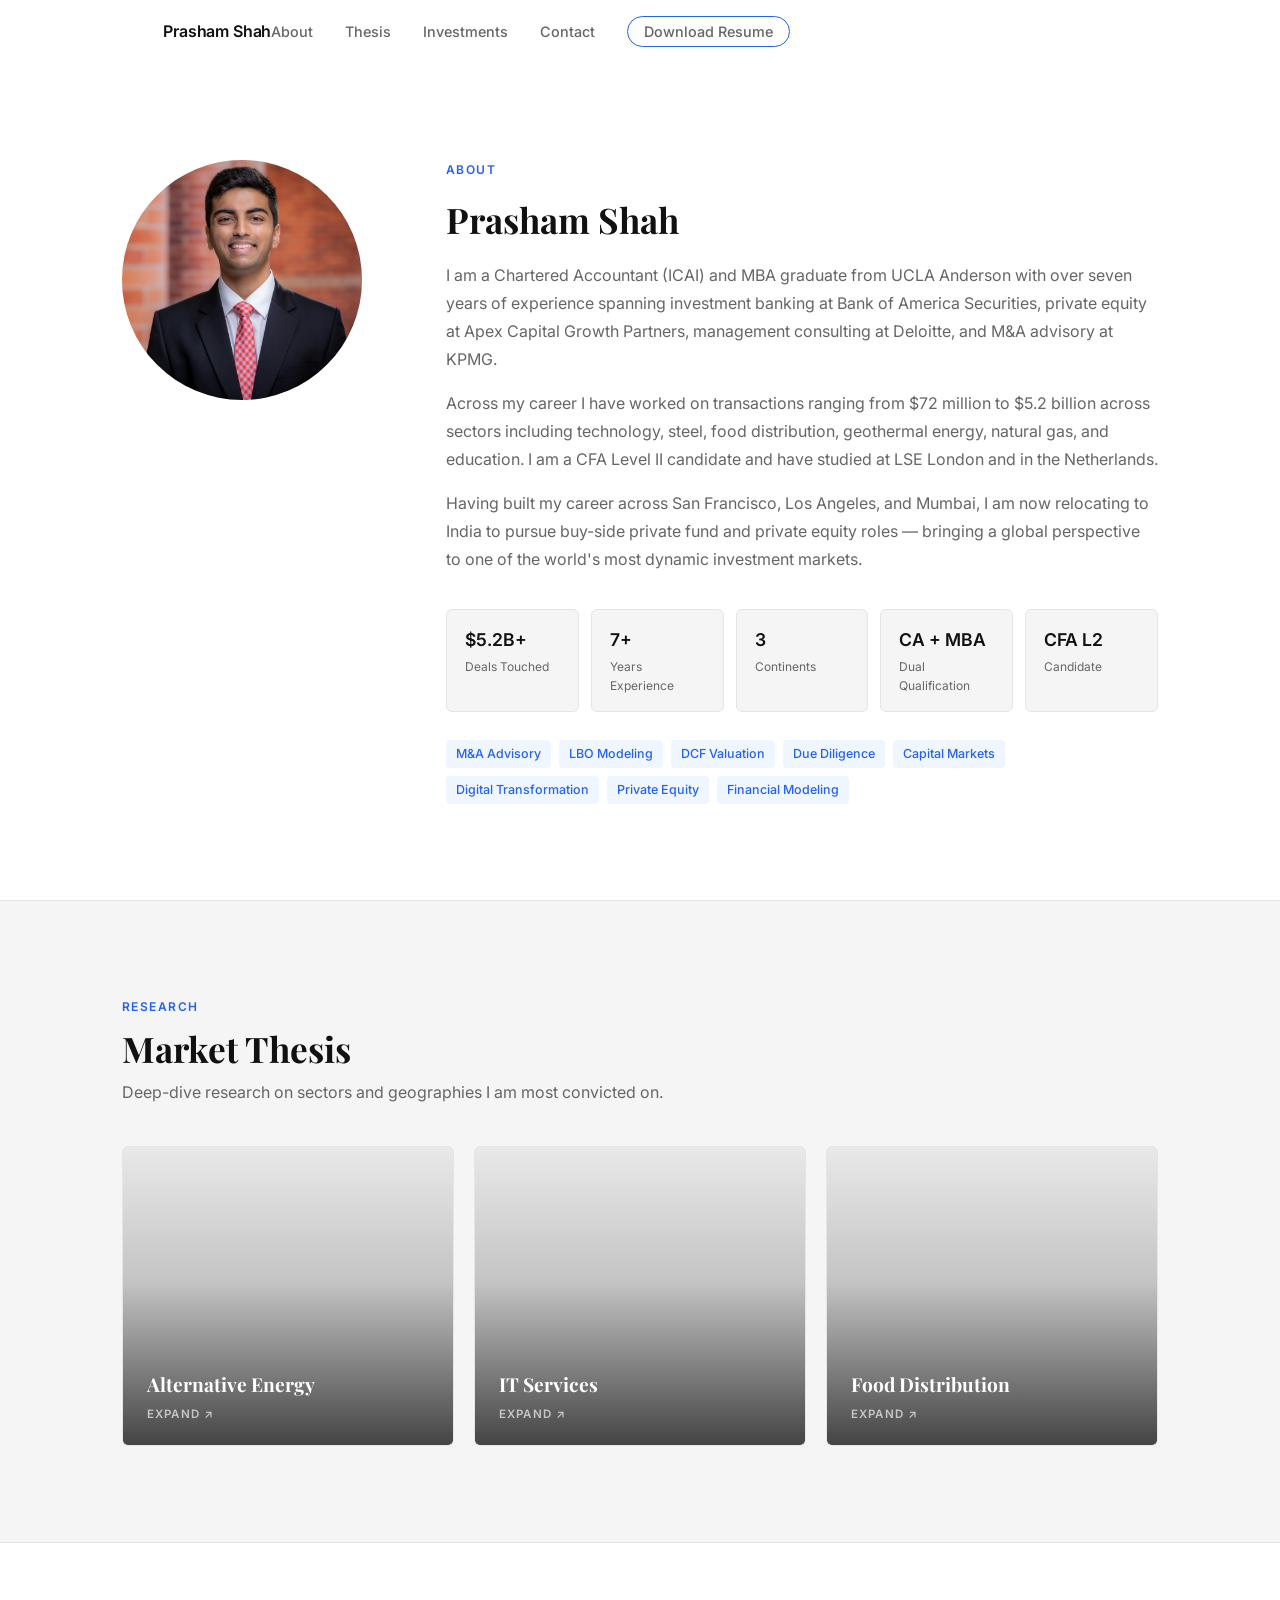
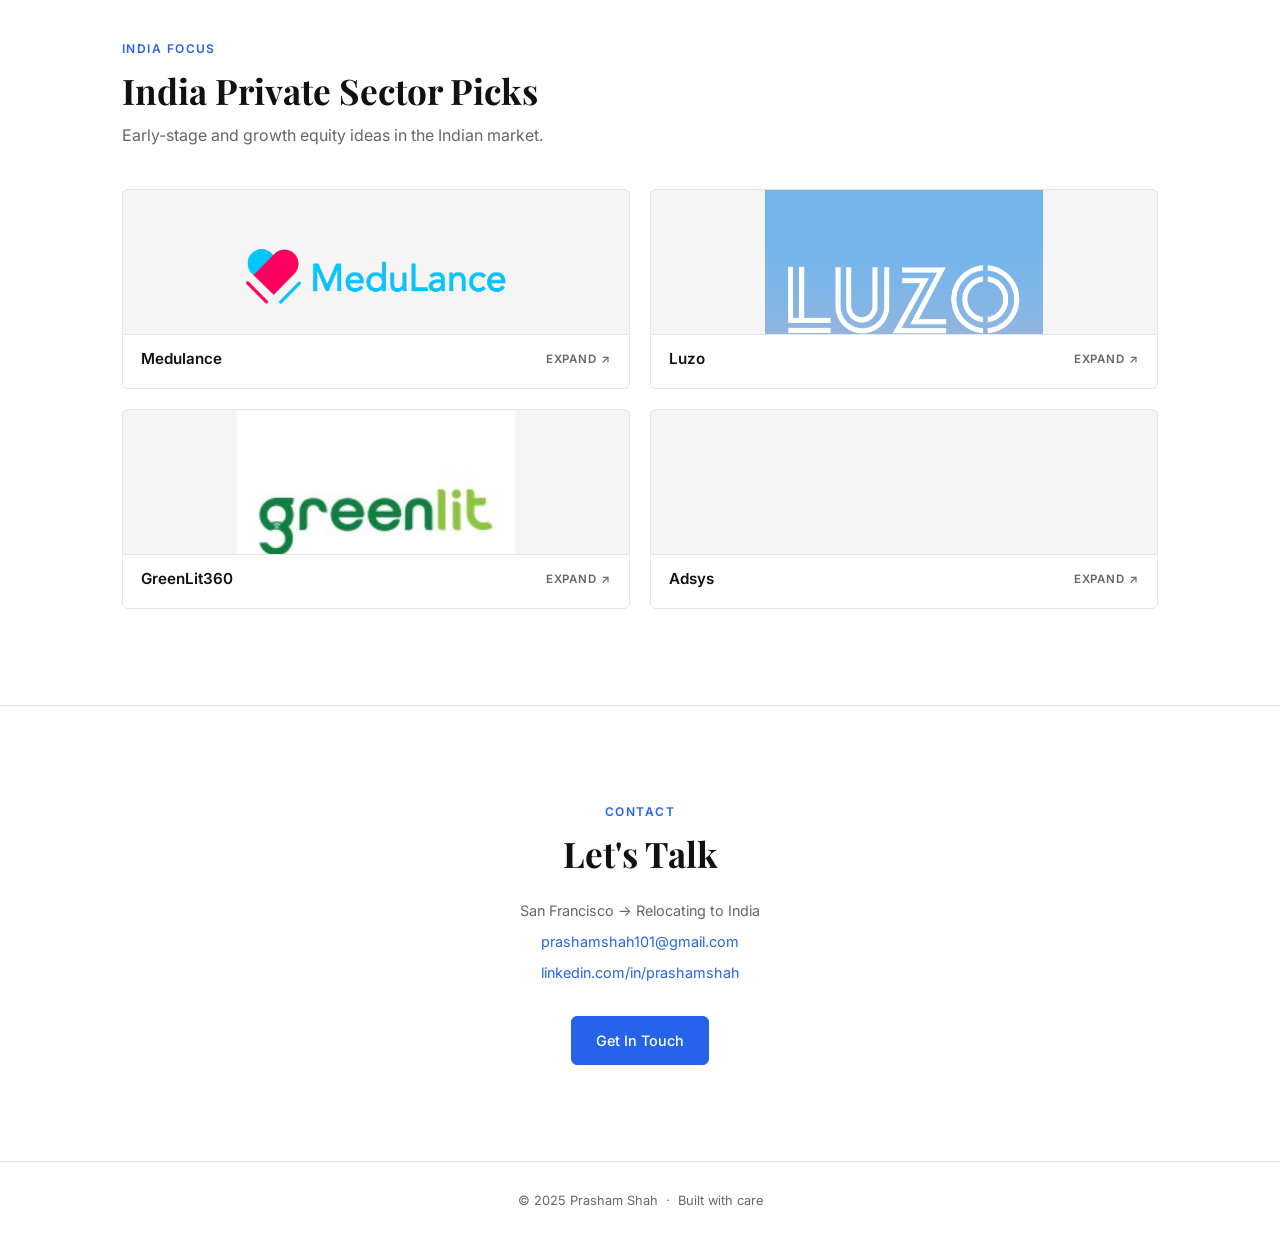
==== index.html @ caf844e5 "Add files via upload" ====
<!DOCTYPE html>
<html lang="en">
<head>
  <meta charset="UTF-8" />
  <meta name="viewport" content="width=device-width, initial-scale=1.0" />
  <title>Prasham Shah — Investment Portfolio</title>
  <meta name="description" content="Prasham Shah — Chartered Accountant, UCLA Anderson MBA, 7+ years across IB, PE, Consulting and M&A. Targeting buy-side private fund roles in India." />
  <meta property="og:title" content="Prasham Shah — Investment Portfolio" />
  <meta property="og:description" content="CA · MBA · 7+ years across IB, PE, Consulting, and M&A. Targeting buy-side roles in India." />
  <meta property="og:type" content="website" />
  <link rel="preconnect" href="https://fonts.googleapis.com" />
  <link rel="preconnect" href="https://fonts.gstatic.com" crossorigin />
  <link href="https://fonts.googleapis.com/css2?family=Inter:wght@300;400;500;600&family=Playfair+Display:wght@700;900&display=swap" rel="stylesheet" />
  <link rel="stylesheet" href="styles.css" />
</head>
<body>

  <!-- ── Navigation ── -->
  <nav class="nav" role="navigation" aria-label="Main navigation">
    <div class="container">
      <div class="nav__inner">
        <a href="#" class="nav__logo">Prasham Shah</a>

        <ul class="nav__links" role="list">
          <li><a href="#about">About</a></li>
          <li><a href="#thesis">Thesis</a></li>
          <li><a href="#investments">Investments</a></li>
          <li><a href="#contact">Contact</a></li>
          <li><a href="resume.pdf" target="_blank" rel="noopener" class="nav__resume">Download Resume</a></li>
        </ul>

        <button class="nav__hamburger" aria-label="Toggle menu" aria-expanded="false">
          <span></span><span></span><span></span>
        </button>
      </div>
    </div>

    <div class="container" style="position:relative">
      <div class="nav__mobile-menu">
        <a href="#about">About</a>
        <a href="#thesis">Thesis</a>
        <a href="#investments">Investments</a>
        <a href="#contact">Contact</a>
        <a href="resume.pdf" target="_blank" rel="noopener" class="nav__resume">Download Resume</a>
      </div>
    </div>
  </nav>

  <!-- ── About ── -->
  <section class="section" id="about" aria-labelledby="about-heading">
    <div class="container">
      <div class="about__grid">

        <!-- Photo -->
        <div class="fade-in">
          <img src="photo.jpeg" alt="Prasham Shah" class="about__photo about__photo--img" />
        </div>

        <!-- Bio -->
        <div class="fade-in">
          <span class="section-label about__section-label">About</span>
          <h2 id="about-heading" style="margin-bottom:20px">Prasham Shah</h2>
          <div class="about__bio">
            <p>
              I am a Chartered Accountant (ICAI) and MBA graduate from UCLA Anderson with over seven years
              of experience spanning investment banking at Bank of America Securities, private equity at
              Apex Capital Growth Partners, management consulting at Deloitte, and M&amp;A advisory at KPMG.
            </p>
            <p>
              Across my career I have worked on transactions ranging from $72 million to $5.2 billion
              across sectors including technology, steel, food distribution, geothermal energy, natural gas,
              and education. I am a CFA Level II candidate and have studied at LSE London and in the Netherlands.
            </p>
            <p>
              Having built my career across San Francisco, Los Angeles, and Mumbai, I am now relocating to
              India to pursue buy-side private fund and private equity roles — bringing a global perspective
              to one of the world's most dynamic investment markets.
            </p>
          </div>

          <!-- Stat Cards -->
          <div class="stats">
            <div class="stat-card">
              <span class="stat-card__value">$5.2B+</span>
              <span class="stat-card__label">Deals Touched</span>
            </div>
            <div class="stat-card">
              <span class="stat-card__value">7+</span>
              <span class="stat-card__label">Years Experience</span>
            </div>
            <div class="stat-card">
              <span class="stat-card__value">3</span>
              <span class="stat-card__label">Continents</span>
            </div>
            <div class="stat-card">
              <span class="stat-card__value">CA + MBA</span>
              <span class="stat-card__label">Dual Qualification</span>
            </div>
            <div class="stat-card">
              <span class="stat-card__value">CFA L2</span>
              <span class="stat-card__label">Candidate</span>
            </div>
          </div>

          <!-- Skill Tags -->
          <div class="tags">
            <span class="tag">M&amp;A Advisory</span>
            <span class="tag">LBO Modeling</span>
            <span class="tag">DCF Valuation</span>
            <span class="tag">Due Diligence</span>
            <span class="tag">Capital Markets</span>
            <span class="tag">Digital Transformation</span>
            <span class="tag">Private Equity</span>
            <span class="tag">Financial Modeling</span>
          </div>
        </div>

      </div>
    </div>
  </section>

  <hr class="divider" />

  <!-- ── Market Thesis ── -->
  <section class="section section--alt" id="thesis" aria-labelledby="thesis-heading">
    <div class="container">
      <span class="section-label fade-in">Research</span>
      <h2 id="thesis-heading" class="fade-in">Market Thesis</h2>
      <p class="section-subtitle fade-in" style="margin-bottom:40px">
        Deep-dive research on sectors and geographies I am most convicted on.
      </p>
      <div class="thesis-grid fade-in">
        <!-- Populated by script.js from data.js -->
      </div>
    </div>
  </section>

  <hr class="divider" />

  <!-- ── India Private Sector Picks ── -->
  <section class="section" id="investments" aria-labelledby="investments-heading">
    <div class="container">
      <span class="section-label fade-in">India Focus</span>
      <h2 id="investments-heading" class="fade-in">India Private Sector Picks</h2>
      <p class="section-subtitle fade-in" style="margin-bottom:40px">
        Early-stage and growth equity ideas in the Indian market.
      </p>
      <div class="investments-grid fade-in">
        <!-- Populated by script.js from data.js -->
      </div>
    </div>
  </section>

  <hr class="divider" />

  <!-- ── Contact ── -->
  <section class="section contact" id="contact" aria-labelledby="contact-heading">
    <div class="container">
      <span class="section-label fade-in">Contact</span>
      <h2 id="contact-heading" class="fade-in">Let's Talk</h2>

      <div class="contact__details fade-in">
        <div class="contact__row">
          <span>San Francisco &rarr; Relocating to India</span>
        </div>
        <div class="contact__row">
          <a href="mailto:prashamshah101@gmail.com">prashamshah101@gmail.com</a>
        </div>
        <div class="contact__row">
          <a href="https://www.linkedin.com/in/prashamshah" target="_blank" rel="noopener">
            linkedin.com/in/prashamshah
          </a>
        </div>
      </div>

      <div class="fade-in">
        <a href="mailto:prashamshah101@gmail.com" class="btn btn--primary">Get In Touch</a>
      </div>
    </div>
  </section>

  <!-- ── Footer ── -->
  <footer class="footer">
    <div class="container">
      <p>© 2025 Prasham Shah &nbsp;·&nbsp; Built with care</p>
    </div>
  </footer>

  <!-- ── Modal ── -->
  <div class="modal" id="card-modal" role="dialog" aria-modal="true" aria-labelledby="modal-title" hidden>
    <div class="modal__backdrop"></div>
    <div class="modal__panel">
      <button class="modal__close" aria-label="Close">&times;</button>
      <div class="modal__body" id="modal-body"></div>
    </div>
  </div>

  <script src="data.js"></script>
  <script src="script.js"></script>
</body>
</html>
---- styles.css ----
/* ============================================================
   styles.css — Prasham Shah Portfolio
   Apple-esque: white, Inter, generous spacing, zero clutter.
   ============================================================ */

/* 1. Custom Properties */
:root {
  --bg: #ffffff;
  --surface: #f5f5f5;
  --border: #e5e5e5;
  --text: #111111;
  --muted: #666666;
  --accent: #2563eb;
  --accent-hover: #1d4ed8;
  --accent-light: #eff6ff;
  --radius: 6px;
  --max-w: 1100px;
  --nav-h: 64px;
  --transition: 0.2s ease;
}

/* 2. Reset */
*, *::before, *::after { box-sizing: border-box; margin: 0; padding: 0; }
html { scroll-behavior: smooth; -webkit-font-smoothing: antialiased; }
body {
  font-family: 'Inter', sans-serif;
  background: var(--bg);
  color: var(--text);
  font-size: 16px;
  line-height: 1.6;
}
img { display: block; max-width: 100%; }
a { color: inherit; text-decoration: none; }
ul { list-style: none; }
button { cursor: pointer; font-family: inherit; }

/* 3. Typography */
h1, h2, h3, h4 {
  font-family: 'Playfair Display', serif;
  line-height: 1.2;
  color: var(--text);
}
h1 { font-size: clamp(2.2rem, 5vw, 3.6rem); font-weight: 700; }
h2 { font-size: clamp(1.6rem, 3vw, 2.2rem); font-weight: 700; }
h3 { font-size: 1.2rem; font-weight: 700; }
h4 { font-size: 1rem; font-weight: 700; font-family: 'Inter', sans-serif; }
p  { color: var(--muted); line-height: 1.75; }
small { font-size: 0.8rem; }

.section-label {
  font-size: 0.75rem;
  font-weight: 600;
  letter-spacing: 0.12em;
  text-transform: uppercase;
  color: var(--accent);
  margin-bottom: 12px;
  display: block;
}
.section-subtitle {
  font-size: 1rem;
  color: var(--muted);
  margin-top: 8px;
  max-width: 560px;
}

/* 4. Layout Utilities */
.container {
  max-width: var(--max-w);
  margin: 0 auto;
  padding: 0 32px;
}
.section {
  padding: 96px 0;
}
.section--alt {
  background: var(--surface);
}
.grid-2 {
  display: grid;
  grid-template-columns: 1fr 1fr;
  gap: 24px;
}
.grid-3 {
  display: grid;
  grid-template-columns: repeat(3, 1fr);
  gap: 24px;
}
.divider {
  border: none;
  border-top: 1px solid var(--border);
  margin: 0;
}

/* 5. Fade-in Animation */
.fade-in {
  opacity: 0;
  transform: translateY(20px);
  transition: opacity 0.55s ease, transform 0.55s ease;
}
.fade-in.visible {
  opacity: 1;
  transform: translateY(0);
}

/* 6. Navigation */
.nav {
  position: sticky;
  top: 0;
  z-index: 100;
  background: var(--bg);
  height: var(--nav-h);
  display: flex;
  align-items: center;
  border-bottom: 1px solid transparent;
  transition: border-color var(--transition);
}
.nav.scrolled {
  border-bottom-color: var(--border);
}
.nav__inner {
  display: flex;
  align-items: center;
  justify-content: space-between;
  width: 100%;
}
.nav__logo {
  font-family: 'Inter', sans-serif;
  font-weight: 600;
  font-size: 1rem;
  color: var(--text);
  letter-spacing: -0.01em;
  margin-right: auto;
}
.nav__links {
  display: flex;
  align-items: center;
  gap: 32px;
}
.nav__links a {
  font-size: 0.9rem;
  font-weight: 500;
  color: var(--muted);
  transition: color var(--transition);
}
.nav__links a:hover { color: var(--text); }
.nav__resume {
  font-size: 0.85rem;
  font-weight: 500;
  color: var(--accent);
  border: 1px solid var(--accent);
  border-radius: 20px;
  padding: 6px 16px;
  transition: background var(--transition), color var(--transition);
}
.nav__resume:hover {
  background: var(--accent);
  color: #fff;
}
.nav__hamburger {
  display: none;
  flex-direction: column;
  gap: 5px;
  background: none;
  border: none;
  padding: 4px;
}
.nav__hamburger span {
  display: block;
  width: 22px;
  height: 1.5px;
  background: var(--text);
  transition: transform 0.25s ease, opacity 0.25s ease;
}
.nav__mobile-menu {
  display: none;
  position: absolute;
  top: var(--nav-h);
  left: 0;
  right: 0;
  background: var(--bg);
  border-bottom: 1px solid var(--border);
  padding: 20px 32px 28px;
  flex-direction: column;
  gap: 20px;
}
.nav__mobile-menu a {
  font-size: 1rem;
  font-weight: 500;
  color: var(--muted);
}
.nav__mobile-menu a:hover { color: var(--text); }
.nav__mobile-menu .nav__resume {
  align-self: flex-start;
}
.nav.menu-open .nav__mobile-menu { display: flex; }
.nav.menu-open .nav__hamburger span:nth-child(1) { transform: translateY(6.5px) rotate(45deg); }
.nav.menu-open .nav__hamburger span:nth-child(2) { opacity: 0; }
.nav.menu-open .nav__hamburger span:nth-child(3) { transform: translateY(-6.5px) rotate(-45deg); }

/* 7. Hero */
.hero {
  min-height: calc(88vh - var(--nav-h));
  display: flex;
  flex-direction: column;
  justify-content: center;
  padding: 80px 0 64px;
}
.hero__eyebrow {
  font-size: 0.8rem;
  font-weight: 600;
  letter-spacing: 0.14em;
  text-transform: uppercase;
  color: var(--muted);
  margin-bottom: 24px;
}
.hero__headline {
  max-width: 820px;
  margin-bottom: 20px;
}
.hero__sub {
  font-size: 1.05rem;
  color: var(--muted);
  max-width: 580px;
  margin-bottom: 40px;
  line-height: 1.7;
}
.hero__actions {
  display: flex;
  gap: 14px;
  flex-wrap: wrap;
}

/* 8. Buttons */
.btn {
  display: inline-flex;
  align-items: center;
  gap: 8px;
  font-size: 0.9rem;
  font-weight: 500;
  border-radius: var(--radius);
  padding: 12px 24px;
  transition: background var(--transition), color var(--transition), border-color var(--transition);
  border: 1px solid transparent;
}
.btn--primary {
  background: var(--accent);
  color: #fff;
  border-color: var(--accent);
}
.btn--primary:hover {
  background: var(--accent-hover);
  border-color: var(--accent-hover);
}
.btn--outline {
  background: transparent;
  color: var(--accent);
  border-color: var(--accent);
}
.btn--outline:hover {
  background: var(--accent-light);
}
.btn--text {
  background: transparent;
  color: var(--accent);
  border-color: transparent;
  padding: 0;
  font-size: 0.875rem;
}
.btn--text:hover { text-decoration: underline; }

/* 9. About */
.about__grid {
  display: grid;
  grid-template-columns: 260px 1fr;
  gap: 64px;
  align-items: start;
}
.about__photo {
  width: 240px;
  height: 240px;
  border-radius: 50%;
  background: var(--surface);
  border: 1.5px dashed var(--border);
  display: flex;
  flex-direction: column;
  align-items: center;
  justify-content: center;
  gap: 8px;
  color: var(--muted);
  font-size: 0.8rem;
  text-align: center;
  padding: 20px;
}
.about__photo svg {
  width: 36px;
  height: 36px;
  stroke: var(--border);
  fill: none;
}
.about__photo--img {
  width: 240px;
  height: 240px;
  border-radius: 50%;
  object-fit: cover;
  object-position: center top;
  border: none;
  padding: 0;
  display: block;
}
.about__section-label { margin-bottom: 20px; }
.about__bio {
  font-size: 1rem;
  margin-bottom: 36px;
}
.about__bio p + p { margin-top: 16px; }
.stats {
  display: flex;
  flex-wrap: wrap;
  gap: 12px;
  margin-bottom: 28px;
}
.stat-card {
  flex: 1;
  min-width: 120px;
  background: var(--surface);
  border: 1px solid var(--border);
  border-radius: var(--radius);
  padding: 16px 18px;
}
.stat-card__value {
  font-size: 1.1rem;
  font-weight: 600;
  color: var(--text);
  font-family: 'Inter', sans-serif;
  display: block;
}
.stat-card__label {
  font-size: 0.75rem;
  color: var(--muted);
  margin-top: 2px;
  display: block;
}
.tags {
  display: flex;
  flex-wrap: wrap;
  gap: 8px;
}
.tag {
  font-size: 0.78rem;
  font-weight: 500;
  color: var(--accent);
  background: var(--accent-light);
  border-radius: 4px;
  padding: 4px 10px;
}

/* 10. Cards (shared base) */
.card {
  background: var(--bg);
  border: 1px solid var(--border);
  border-radius: var(--radius);
  padding: 24px;
  transition: border-color var(--transition);
  display: flex;
  flex-direction: column;
}
.card:hover { border-color: #aaa; }
.card--coming-soon {
  background: var(--surface);
}
.card--coming-soon:hover { border-color: var(--border); }
.card--clickable { cursor: pointer; }
.card--clickable:hover { border-color: var(--accent); }
.card__meta {
  font-size: 0.75rem;
  font-weight: 500;
  color: var(--muted);
  letter-spacing: 0.06em;
  text-transform: uppercase;
  margin-bottom: 10px;
}
.card__title {
  font-size: 1rem;
  font-weight: 600;
  color: var(--text);
  font-family: 'Inter', sans-serif;
  margin-bottom: 8px;
}
.card--coming-soon .card__title,
.card--coming-soon .card__meta {
  color: var(--muted);
}
.card__teaser {
  font-size: 0.875rem;
  color: var(--muted);
  line-height: 1.65;
  flex: 1;
  margin-bottom: 20px;
}
.card__footer {
  margin-top: auto;
}

/* Badge */
.badge {
  display: inline-block;
  font-size: 0.72rem;
  font-weight: 600;
  padding: 3px 9px;
  border-radius: 4px;
  letter-spacing: 0.04em;
}
.badge--blue   { background: var(--accent-light); color: var(--accent); }
.badge--grey   { background: var(--surface); color: var(--muted); border: 1px solid var(--border); }
.badge--green  { background: #f0fdf4; color: #16a34a; }

/* 11. Thesis Grid — Image Background Cards */
.thesis-grid {
  display: grid;
  grid-template-columns: repeat(3, 1fr);
  gap: 20px;
}

.thesis-card {
  position: relative;
  height: 300px;
  border-radius: var(--radius);
  overflow: hidden;
  background-size: cover;
  background-position: center;
  background-color: var(--surface);
  border: 1px solid var(--border);
  display: flex;
  flex-direction: column;
  justify-content: flex-end;
  cursor: default;
  transition: transform 0.25s ease, box-shadow 0.25s ease;
}
.thesis-card--live { cursor: pointer; }
.thesis-card--live:hover {
  transform: translateY(-4px);
  box-shadow: 0 8px 32px rgba(0,0,0,0.12);
}
.thesis-card::before {
  content: '';
  position: absolute;
  inset: 0;
  background: linear-gradient(to top, rgba(0,0,0,0.72) 0%, rgba(0,0,0,0.2) 55%, rgba(0,0,0,0.05) 100%);
  z-index: 1;
}
.thesis-card--coming-soon::before { background: none; }
.thesis-card__content {
  position: relative;
  z-index: 2;
  padding: 20px 24px 22px;
}
.thesis-card__title {
  font-family: 'Playfair Display', serif;
  font-size: 1.2rem;
  font-weight: 700;
  color: #ffffff;
  margin-bottom: 8px;
  line-height: 1.3;
}
.thesis-card--coming-soon .thesis-card__title { color: var(--muted); }
.thesis-card__expand {
  font-size: 0.72rem;
  font-weight: 600;
  letter-spacing: 0.1em;
  text-transform: uppercase;
  color: rgba(255,255,255,0.65);
  transition: color var(--transition);
}
.thesis-card--live:hover .thesis-card__expand { color: #ffffff; }
.thesis-card--coming-soon .thesis-card__expand { color: var(--muted); }

/* Modal */
.modal {
  position: fixed;
  inset: 0;
  z-index: 1000;
  display: flex;
  align-items: center;
  justify-content: center;
  padding: 24px;
}
.modal[hidden] { display: none; }
.modal__backdrop {
  position: absolute;
  inset: 0;
  background: rgba(0,0,0,0.45);
  backdrop-filter: blur(4px);
  -webkit-backdrop-filter: blur(4px);
}
.modal__panel {
  position: relative;
  background: var(--bg);
  border: 1px solid var(--border);
  border-radius: 10px;
  width: 100%;
  max-width: 740px;
  max-height: 88vh;
  overflow-y: auto;
  box-shadow: 0 24px 64px rgba(0,0,0,0.16);
  display: flex;
  flex-direction: column;
}
.modal__close {
  position: absolute;
  top: 16px;
  right: 16px;
  z-index: 20;
  background: rgba(255,255,255,0.9);
  border: 1px solid var(--border);
  border-radius: 50%;
  width: 36px;
  height: 36px;
  font-size: 1.2rem;
  color: var(--muted);
  display: flex;
  align-items: center;
  justify-content: center;
  cursor: pointer;
  line-height: 1;
  transition: color var(--transition), border-color var(--transition);
}
.modal__close:hover { color: var(--text); border-color: #aaa; }
.modal__body { overflow-y: auto; }

/* Modal thesis header (image banner) */
.modal-thesis-header {
  position: relative;
  height: 200px;
  background-size: cover;
  background-position: center;
  background-color: var(--surface);
  flex-shrink: 0;
  border-radius: 10px 10px 0 0;
  overflow: hidden;
  display: flex;
  flex-direction: column;
  justify-content: flex-end;
}
.modal-thesis-header__overlay {
  position: absolute;
  inset: 0;
  background: linear-gradient(to top, rgba(0,0,0,0.65) 0%, rgba(0,0,0,0.1) 100%);
}
.modal-thesis-header__text {
  position: relative;
  z-index: 2;
  padding: 20px 28px 24px;
}
.modal-content-body {
  padding: 32px 40px 44px;
}
.modal-coming-soon {
  text-align: center;
  padding: 64px 24px;
}
.modal-coming-soon h2 { margin-bottom: 10px; }
.modal-coming-soon p { color: var(--muted); }

/* 12. India Picks Grid — Logo Cards */
.investments-grid {
  display: grid;
  grid-template-columns: 1fr 1fr;
  gap: 20px;
}

.pick-card {
  position: relative;
  height: 200px;
  border-radius: var(--radius);
  overflow: hidden;
  background-color: var(--surface);
  background-size: 55% auto;
  background-position: center 38%;
  background-repeat: no-repeat;
  border: 1px solid var(--border);
  display: flex;
  flex-direction: column;
  justify-content: flex-end;
  cursor: default;
  transition: border-color 0.22s ease, transform 0.22s ease, box-shadow 0.22s ease;
}
.pick-card--live { cursor: pointer; }
.pick-card--live:hover {
  border-color: var(--accent);
  transform: translateY(-3px);
  box-shadow: 0 6px 24px rgba(37,99,235,0.08);
}
.pick-card__content {
  padding: 12px 18px 16px;
  border-top: 1px solid var(--border);
  background: var(--bg);
  display: flex;
  align-items: center;
  justify-content: space-between;
}
.pick-card__name {
  font-size: 0.95rem;
  font-weight: 600;
  color: var(--text);
  font-family: 'Inter', sans-serif;
}
.pick-card--coming-soon .pick-card__name { color: var(--muted); }
.pick-card__expand {
  font-size: 0.72rem;
  font-weight: 600;
  letter-spacing: 0.08em;
  text-transform: uppercase;
  color: var(--muted);
  transition: color 0.2s ease;
}
.pick-card--live:hover .pick-card__expand { color: var(--accent); }

/* 13. (picks-grid removed — now using investments-grid with pick-card) */

/* 14. Contact */
.contact {
  text-align: center;
}
.contact h2 { margin-bottom: 24px; }
.contact__details {
  display: flex;
  flex-direction: column;
  align-items: center;
  gap: 8px;
  margin-bottom: 32px;
}
.contact__row {
  display: flex;
  align-items: center;
  gap: 8px;
  font-size: 0.9rem;
  color: var(--muted);
}
.contact__row a {
  color: var(--accent);
}
.contact__row a:hover { text-decoration: underline; }
.contact__dot {
  width: 3px;
  height: 3px;
  border-radius: 50%;
  background: var(--border);
}

/* 15. Footer */
.footer {
  border-top: 1px solid var(--border);
  padding: 28px 0;
  text-align: center;
}
.footer p {
  font-size: 0.8rem;
  color: var(--muted);
}

/* 16. Detail Pages */
.detail-nav {
  display: flex;
  align-items: center;
  padding: 20px 0 16px;
  border-bottom: 1px solid var(--border);
  margin-bottom: 56px;
}
.back-link {
  font-size: 0.875rem;
  font-weight: 500;
  color: var(--accent);
  display: inline-flex;
  align-items: center;
  gap: 6px;
  transition: gap var(--transition);
}
.back-link:hover { gap: 2px; text-decoration: underline; }
.detail-header { margin-bottom: 48px; }
.detail-header h1 { margin-bottom: 16px; }
.detail-meta {
  display: flex;
  gap: 16px;
  flex-wrap: wrap;
  align-items: center;
}
.detail-section { margin-bottom: 48px; }
.detail-section h3 {
  font-size: 1rem;
  font-weight: 600;
  color: var(--text);
  font-family: 'Inter', sans-serif;
  text-transform: uppercase;
  letter-spacing: 0.08em;
  margin-bottom: 16px;
  padding-bottom: 10px;
  border-bottom: 1px solid var(--border);
}
.detail-section p { font-size: 0.95rem; }
.thesis-point { margin-bottom: 24px; }
.thesis-point h4 {
  font-size: 0.95rem;
  font-weight: 600;
  color: var(--text);
  margin-bottom: 6px;
}
.thesis-point p { font-size: 0.9rem; }
.data-placeholder {
  background: var(--surface);
  border: 1.5px dashed var(--border);
  border-radius: var(--radius);
  padding: 48px 24px;
  text-align: center;
  color: var(--muted);
  font-size: 0.85rem;
}
.metrics-grid {
  display: grid;
  grid-template-columns: repeat(auto-fit, minmax(160px, 1fr));
  gap: 14px;
  margin-bottom: 8px;
}
.metric-card {
  background: var(--surface);
  border: 1px solid var(--border);
  border-radius: var(--radius);
  padding: 16px;
}
.metric-card__value {
  font-size: 1.15rem;
  font-weight: 600;
  color: var(--text);
  display: block;
}
.metric-card__label {
  font-size: 0.75rem;
  color: var(--muted);
}
.risks-list {
  list-style: none;
  display: flex;
  flex-direction: column;
  gap: 10px;
}
.risks-list li {
  font-size: 0.9rem;
  color: var(--muted);
  padding-left: 16px;
  position: relative;
}
.risks-list li::before {
  content: '—';
  position: absolute;
  left: 0;
  color: var(--border);
}
.coming-soon-msg {
  text-align: center;
  padding: 80px 24px;
}
.coming-soon-msg h2 { margin-bottom: 12px; }
.coming-soon-msg p { max-width: 400px; margin: 0 auto 28px; }

/* 17. Modal — detail section styles inside modal */
.modal__body .detail-section {
  margin-bottom: 32px;
}
.modal__body .detail-section h3 {
  font-size: 0.75rem;
  font-weight: 600;
  letter-spacing: 0.1em;
  text-transform: uppercase;
  color: var(--muted);
  border-bottom: 1px solid var(--border);
  padding-bottom: 8px;
  margin-bottom: 16px;
  font-family: 'Inter', sans-serif;
}
.modal__body p { font-size: 0.92rem; line-height: 1.75; }
.modal__body .thesis-point { margin-bottom: 20px; }
.modal__body .thesis-point h4 {
  font-size: 0.9rem;
  font-weight: 600;
  color: var(--text);
  margin-bottom: 4px;
  font-family: 'Inter', sans-serif;
}
.modal__body .thesis-point p { margin: 0; }

/* 18. Responsive */
@media (max-width: 768px) {
  .container { padding: 0 20px; }
  .section { padding: 64px 0; }
  .nav__links { display: none; }
  .nav__hamburger { display: flex; }

  .about__grid {
    grid-template-columns: 1fr;
    gap: 36px;
  }
  .about__photo { margin: 0 auto; }
  .stats { flex-direction: row; }
  .stat-card { min-width: 100px; }

  .thesis-grid { grid-template-columns: 1fr; }
  .investments-grid { grid-template-columns: 1fr; }
  .modal__panel { width: 100%; }
  .modal-content-body { padding: 24px 20px 32px; }
  .modal-thesis-header { height: 160px; }
  .modal-thesis-header__text { padding: 16px 20px 20px; }
  .detail-meta { flex-direction: column; gap: 8px; }
  .metrics-grid { grid-template-columns: 1fr 1fr; }
}

@media (max-width: 1024px) {
  .thesis-grid { grid-template-columns: 1fr 1fr; }
}

@media (max-width: 480px) {
  h1 { font-size: 2rem; }
  .stats { flex-direction: column; }
  .stat-card { min-width: unset; }
  .thesis-grid { grid-template-columns: 1fr; }
  .metrics-grid { grid-template-columns: 1fr; }
  .modal { padding: 12px; }
}
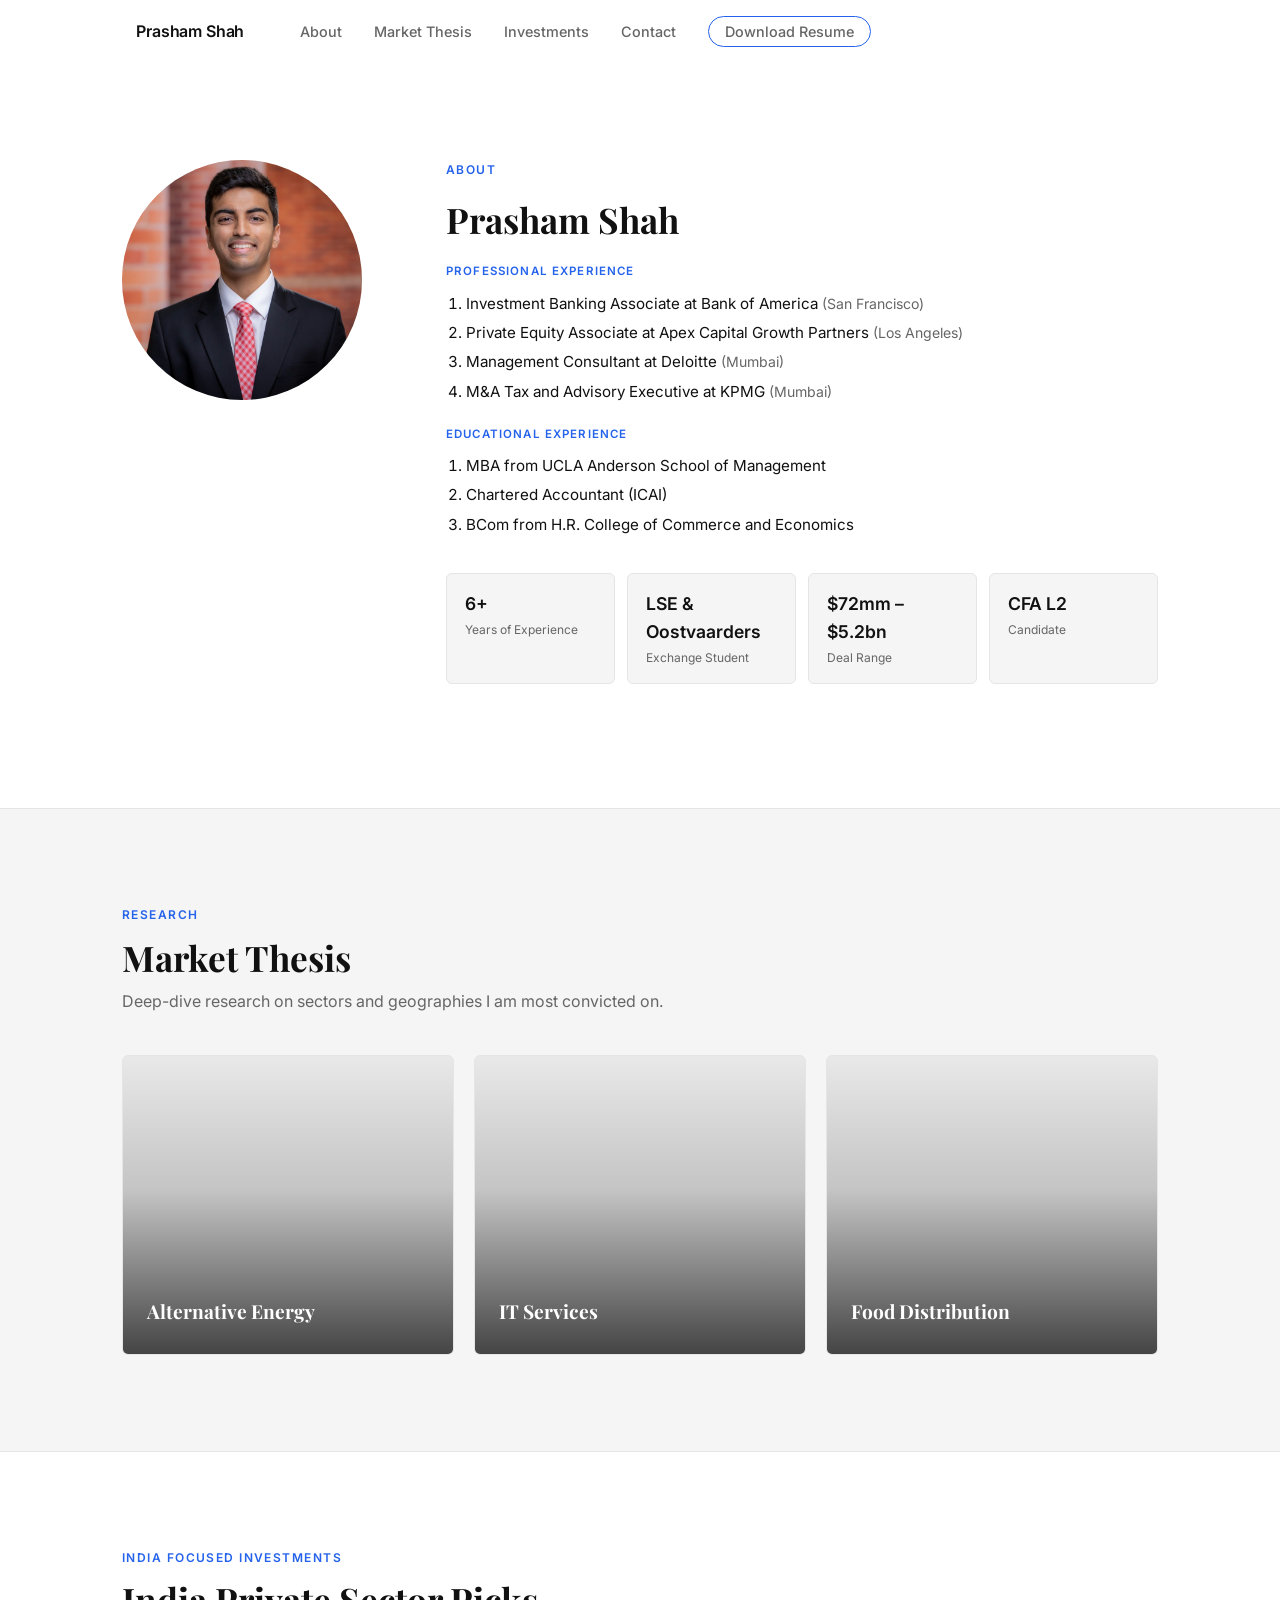
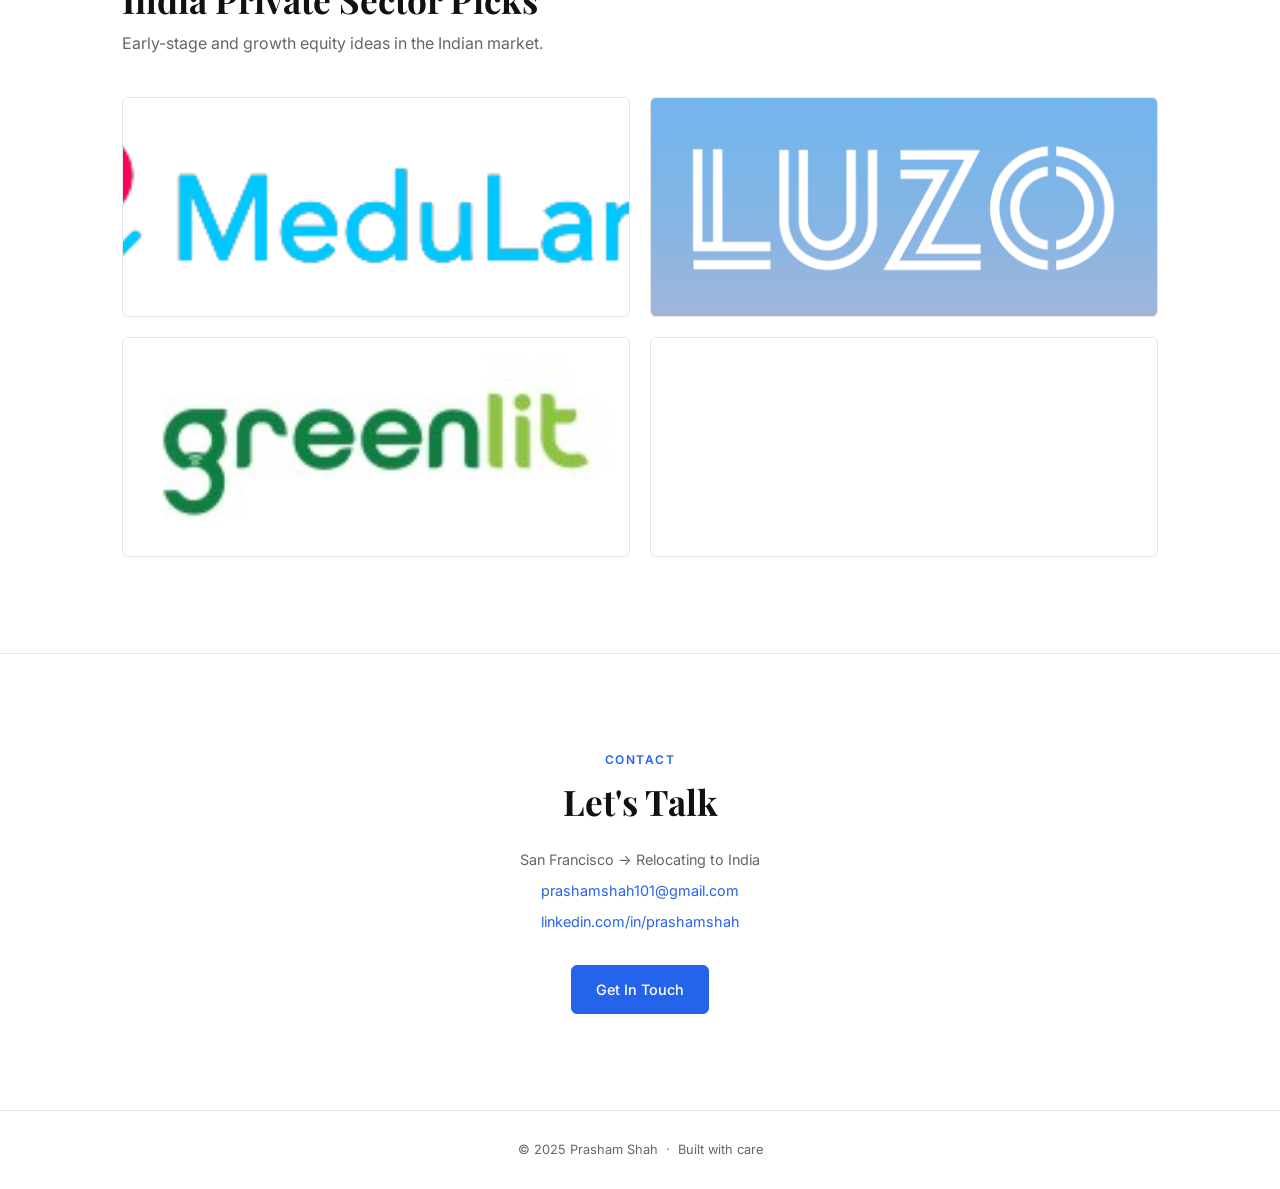
==== commit 2821e600: "Add files via upload" ====
--- a/index.html
+++ b/index.html
@@ -23,7 +23,7 @@
 
         <ul class="nav__links" role="list">
           <li><a href="#about">About</a></li>
-          <li><a href="#thesis">Thesis</a></li>
+          <li><a href="#thesis">Market Thesis</a></li>
           <li><a href="#investments">Investments</a></li>
           <li><a href="#contact">Contact</a></li>
           <li><a href="resume.pdf" target="_blank" rel="noopener" class="nav__resume">Download Resume</a></li>
@@ -38,7 +38,7 @@
     <div class="container" style="position:relative">
       <div class="nav__mobile-menu">
         <a href="#about">About</a>
-        <a href="#thesis">Thesis</a>
+        <a href="#thesis">Market Thesis</a>
         <a href="#investments">Investments</a>
         <a href="#contact">Contact</a>
         <a href="resume.pdf" target="_blank" rel="noopener" class="nav__resume">Download Resume</a>
@@ -61,57 +61,39 @@
           <span class="section-label about__section-label">About</span>
           <h2 id="about-heading" style="margin-bottom:20px">Prasham Shah</h2>
           <div class="about__bio">
-            <p>
-              I am a Chartered Accountant (ICAI) and MBA graduate from UCLA Anderson with over seven years
-              of experience spanning investment banking at Bank of America Securities, private equity at
-              Apex Capital Growth Partners, management consulting at Deloitte, and M&amp;A advisory at KPMG.
-            </p>
-            <p>
-              Across my career I have worked on transactions ranging from $72 million to $5.2 billion
-              across sectors including technology, steel, food distribution, geothermal energy, natural gas,
-              and education. I am a CFA Level II candidate and have studied at LSE London and in the Netherlands.
-            </p>
-            <p>
-              Having built my career across San Francisco, Los Angeles, and Mumbai, I am now relocating to
-              India to pursue buy-side private fund and private equity roles — bringing a global perspective
-              to one of the world's most dynamic investment markets.
-            </p>
+            <p class="about__exp-label">Professional Experience</p>
+            <ol class="about__exp-list">
+              <li>Investment Banking Associate at Bank of America <span class="about__exp-location">(San Francisco)</span></li>
+              <li>Private Equity Associate at Apex Capital Growth Partners <span class="about__exp-location">(Los Angeles)</span></li>
+              <li>Management Consultant at Deloitte <span class="about__exp-location">(Mumbai)</span></li>
+              <li>M&amp;A Tax and Advisory Executive at KPMG <span class="about__exp-location">(Mumbai)</span></li>
+            </ol>
+            <p class="about__exp-label">Educational Experience</p>
+            <ol class="about__exp-list">
+              <li>MBA from UCLA Anderson School of Management</li>
+              <li>Chartered Accountant (ICAI)</li>
+              <li>BCom from H.R. College of Commerce and Economics</li>
+            </ol>
           </div>
 
           <!-- Stat Cards -->
           <div class="stats">
             <div class="stat-card">
-              <span class="stat-card__value">$5.2B+</span>
-              <span class="stat-card__label">Deals Touched</span>
+              <span class="stat-card__value">6+</span>
+              <span class="stat-card__label">Years of Experience</span>
             </div>
             <div class="stat-card">
-              <span class="stat-card__value">7+</span>
-              <span class="stat-card__label">Years Experience</span>
+              <span class="stat-card__value">LSE &amp; Oostvaarders</span>
+              <span class="stat-card__label">Exchange Student</span>
             </div>
             <div class="stat-card">
-              <span class="stat-card__value">3</span>
-              <span class="stat-card__label">Continents</span>
-            </div>
-            <div class="stat-card">
-              <span class="stat-card__value">CA + MBA</span>
-              <span class="stat-card__label">Dual Qualification</span>
+              <span class="stat-card__value">$72mm – $5.2bn</span>
+              <span class="stat-card__label">Deal Range</span>
             </div>
             <div class="stat-card">
               <span class="stat-card__value">CFA L2</span>
               <span class="stat-card__label">Candidate</span>
             </div>
-          </div>
-
-          <!-- Skill Tags -->
-          <div class="tags">
-            <span class="tag">M&amp;A Advisory</span>
-            <span class="tag">LBO Modeling</span>
-            <span class="tag">DCF Valuation</span>
-            <span class="tag">Due Diligence</span>
-            <span class="tag">Capital Markets</span>
-            <span class="tag">Digital Transformation</span>
-            <span class="tag">Private Equity</span>
-            <span class="tag">Financial Modeling</span>
           </div>
         </div>
 
@@ -140,7 +122,7 @@
   <!-- ── India Private Sector Picks ── -->
   <section class="section" id="investments" aria-labelledby="investments-heading">
     <div class="container">
-      <span class="section-label fade-in">India Focus</span>
+      <span class="section-label fade-in">India Focused Investments</span>
       <h2 id="investments-heading" class="fade-in">India Private Sector Picks</h2>
       <p class="section-subtitle fade-in" style="margin-bottom:40px">
         Early-stage and growth equity ideas in the Indian market.
--- a/styles.css
+++ b/styles.css
@@ -130,6 +130,7 @@
   color: var(--text);
   letter-spacing: -0.01em;
   margin-right: auto;
+  padding-right: 56px;
 }
 .nav__links {
   display: flex;
@@ -313,6 +314,31 @@
   margin-bottom: 36px;
 }
 .about__bio p + p { margin-top: 16px; }
+.about__exp-label {
+  font-size: 0.72rem;
+  font-weight: 600;
+  letter-spacing: 0.1em;
+  text-transform: uppercase;
+  color: var(--accent);
+  margin-bottom: 10px;
+  margin-top: 20px;
+}
+.about__bio .about__exp-label:first-child { margin-top: 0; }
+.about__exp-list {
+  margin: 0 0 4px 0;
+  padding-left: 20px;
+  list-style: decimal;
+}
+.about__exp-list li {
+  font-size: 0.95rem;
+  color: var(--text);
+  line-height: 1.6;
+  margin-bottom: 5px;
+}
+.about__exp-location {
+  color: var(--muted);
+  font-size: 0.88rem;
+}
 .stats {
   display: flex;
   flex-wrap: wrap;
@@ -570,17 +596,14 @@
 
 .pick-card {
   position: relative;
-  height: 200px;
+  height: 220px;
   border-radius: var(--radius);
   overflow: hidden;
-  background-color: var(--surface);
-  background-size: 55% auto;
-  background-position: center 38%;
+  background-color: #fff;
+  background-size: cover;
+  background-position: center;
   background-repeat: no-repeat;
   border: 1px solid var(--border);
-  display: flex;
-  flex-direction: column;
-  justify-content: flex-end;
   cursor: default;
   transition: border-color 0.22s ease, transform 0.22s ease, box-shadow 0.22s ease;
 }
@@ -591,20 +614,23 @@
   box-shadow: 0 6px 24px rgba(37,99,235,0.08);
 }
 .pick-card__content {
-  padding: 12px 18px 16px;
+  position: absolute;
+  bottom: 0;
+  right: 0;
+  padding: 5px 12px 6px;
+  background: rgba(255,255,255,0.92);
+  border-top-left-radius: 8px;
+}
+.pick-card--coming-soon .pick-card__content {
+  left: 0;
+  right: 0;
+  border-top-left-radius: 0;
   border-top: 1px solid var(--border);
+  display: flex;
+  align-items: center;
+  justify-content: center;
   background: var(--bg);
-  display: flex;
-  align-items: center;
-  justify-content: space-between;
-}
-.pick-card__name {
-  font-size: 0.95rem;
-  font-weight: 600;
-  color: var(--text);
-  font-family: 'Inter', sans-serif;
-}
-.pick-card--coming-soon .pick-card__name { color: var(--muted); }
+}
 .pick-card__expand {
   font-size: 0.72rem;
   font-weight: 600;
@@ -735,6 +761,18 @@
 .metric-card__label {
   font-size: 0.75rem;
   color: var(--muted);
+}
+.update-list {
+  list-style: decimal;
+  padding-left: 20px;
+  display: flex;
+  flex-direction: column;
+  gap: 8px;
+}
+.update-list li {
+  font-size: 0.9rem;
+  color: var(--text);
+  line-height: 1.6;
 }
 .risks-list {
   list-style: none;
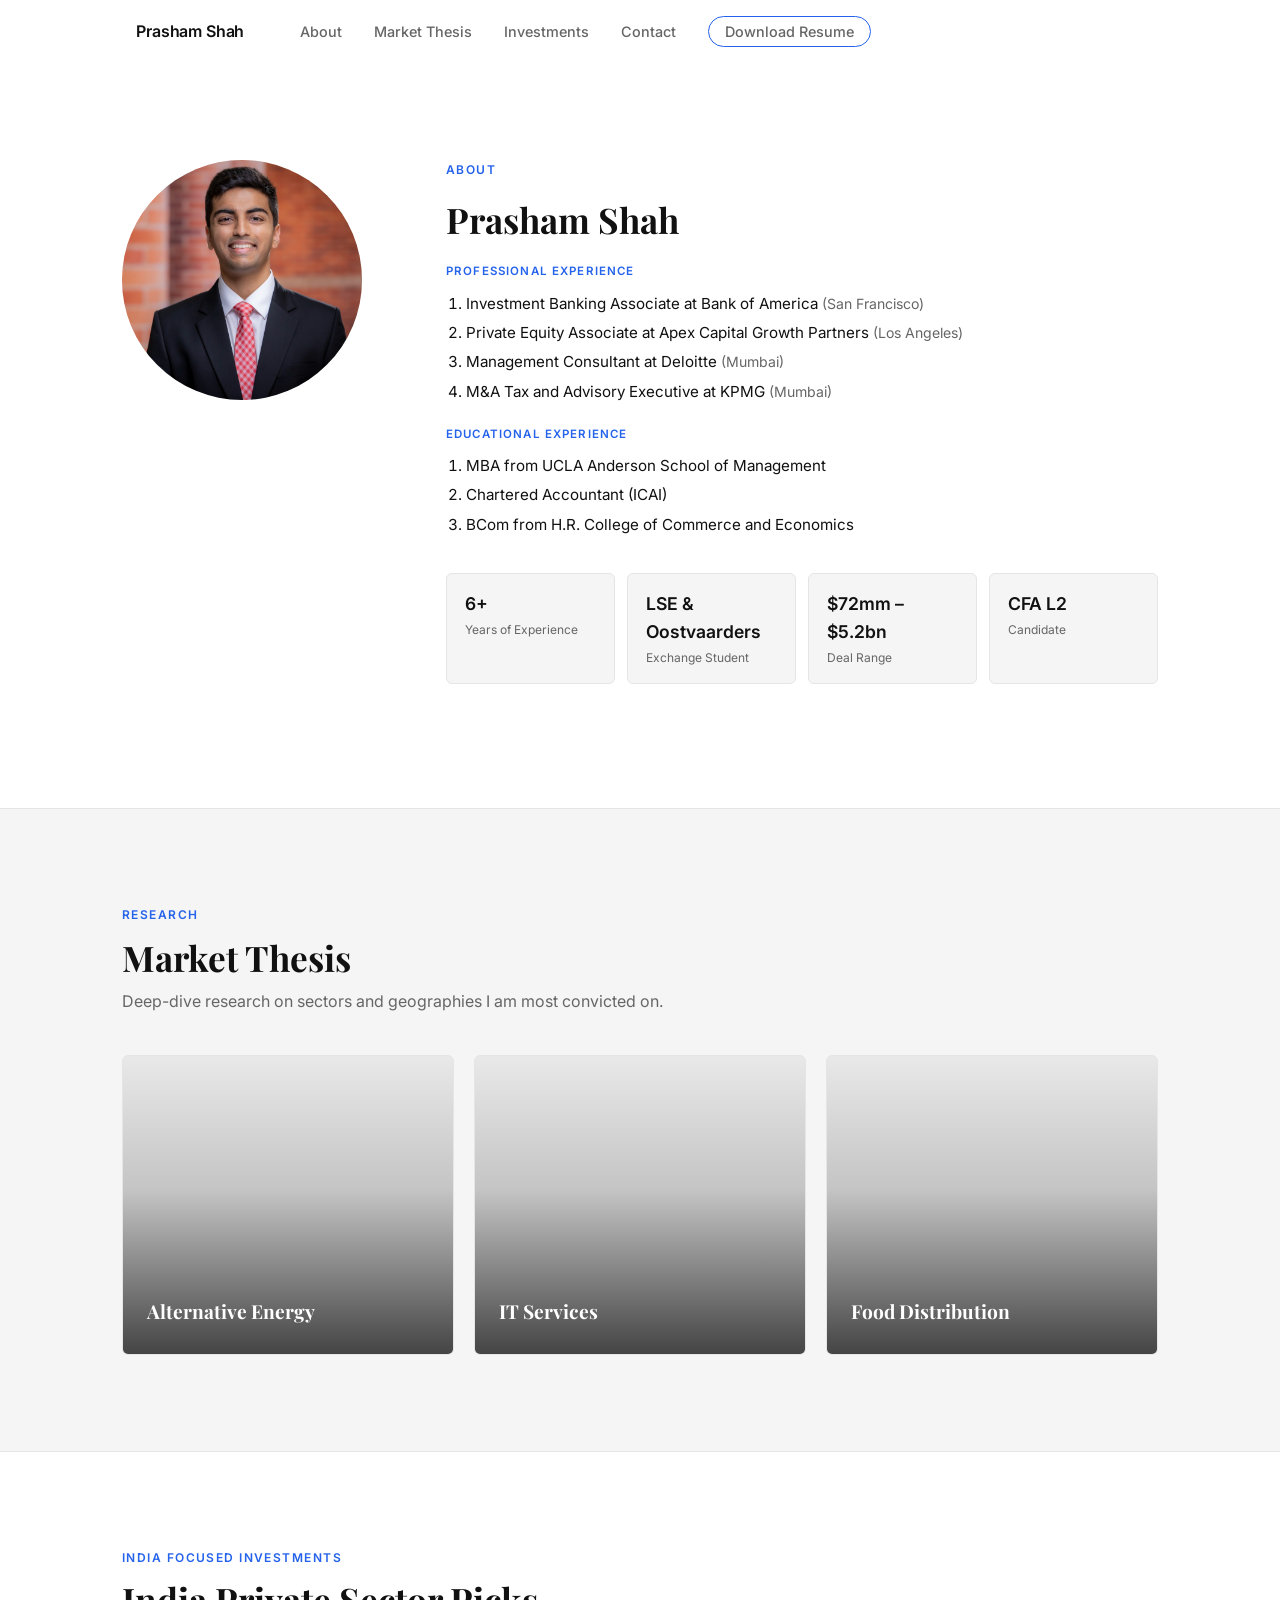
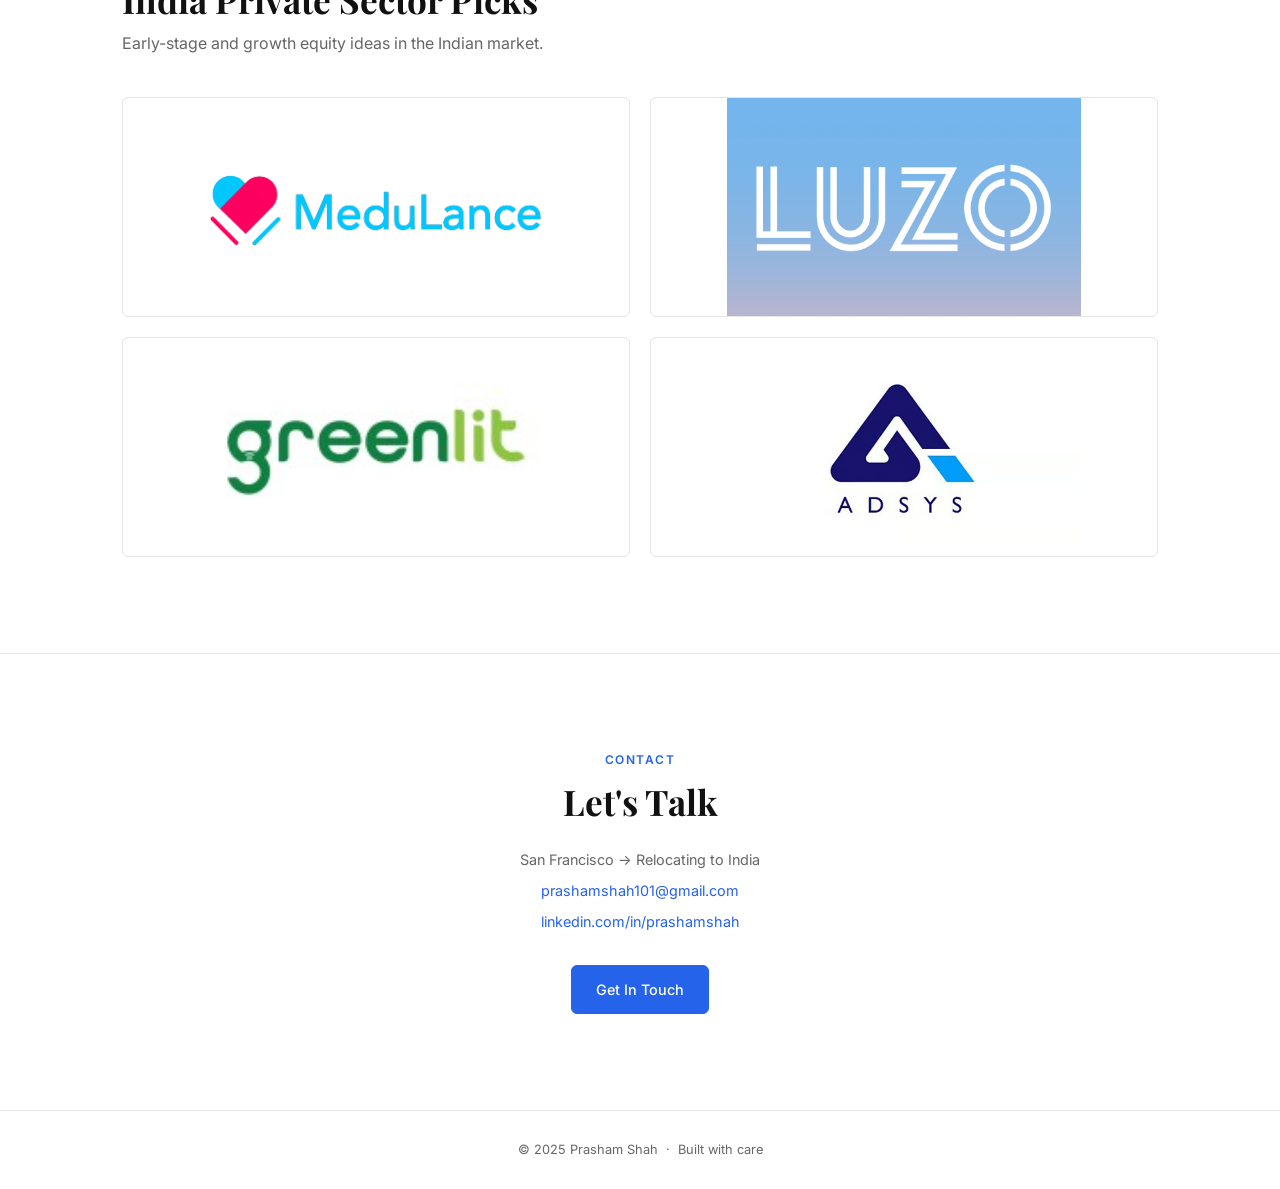
==== commit b2db1cb8: "Add files via upload" ====
--- a/index.html
+++ b/index.html
@@ -35,7 +35,7 @@
       </div>
     </div>
 
-    <div class="container" style="position:relative">
+    <div class="container">
       <div class="nav__mobile-menu">
         <a href="#about">About</a>
         <a href="#thesis">Market Thesis</a>
--- a/styles.css
+++ b/styles.css
@@ -174,15 +174,17 @@
 }
 .nav__mobile-menu {
   display: none;
-  position: absolute;
+  position: fixed;
   top: var(--nav-h);
   left: 0;
   right: 0;
   background: var(--bg);
   border-bottom: 1px solid var(--border);
-  padding: 20px 32px 28px;
+  padding: 24px 24px 32px;
   flex-direction: column;
   gap: 20px;
+  z-index: 99;
+  box-shadow: 0 8px 24px rgba(0,0,0,0.06);
 }
 .nav__mobile-menu a {
   font-size: 1rem;
@@ -600,7 +602,7 @@
   border-radius: var(--radius);
   overflow: hidden;
   background-color: #fff;
-  background-size: cover;
+  background-size: 70% auto;
   background-position: center;
   background-repeat: no-repeat;
   border: 1px solid var(--border);
@@ -826,39 +828,99 @@
 .modal__body .thesis-point p { margin: 0; }
 
 /* 18. Responsive */
+
+/* Tablet */
+@media (max-width: 1024px) {
+  .thesis-grid { grid-template-columns: 1fr 1fr; }
+  .about__grid { gap: 40px; }
+}
+
+/* Mobile */
 @media (max-width: 768px) {
   .container { padding: 0 20px; }
-  .section { padding: 64px 0; }
+  .section { padding: 56px 0; }
+
+  /* Nav */
   .nav__links { display: none; }
   .nav__hamburger { display: flex; }
-
+  .nav__logo { padding-right: 0; }
+
+  /* About */
   .about__grid {
     grid-template-columns: 1fr;
-    gap: 36px;
+    gap: 28px;
   }
-  .about__photo { margin: 0 auto; }
-  .stats { flex-direction: row; }
-  .stat-card { min-width: 100px; }
-
+  .about__photo,
+  .about__photo--img {
+    width: 160px;
+    height: 160px;
+    margin: 0 auto;
+  }
+
+  /* Stats — 2×2 grid so long text wraps neatly */
+  .stats {
+    display: grid;
+    grid-template-columns: 1fr 1fr;
+    gap: 10px;
+    margin-bottom: 24px;
+  }
+  .stat-card { min-width: unset; padding: 14px 14px; }
+  .stat-card__value { font-size: 0.95rem; }
+  .stat-card__label { font-size: 0.7rem; }
+
+  /* Grids */
   .thesis-grid { grid-template-columns: 1fr; }
   .investments-grid { grid-template-columns: 1fr; }
-  .modal__panel { width: 100%; }
-  .modal-content-body { padding: 24px 20px 32px; }
-  .modal-thesis-header { height: 160px; }
-  .modal-thesis-header__text { padding: 16px 20px 20px; }
-  .detail-meta { flex-direction: column; gap: 8px; }
-  .metrics-grid { grid-template-columns: 1fr 1fr; }
-}
-
-@media (max-width: 1024px) {
-  .thesis-grid { grid-template-columns: 1fr 1fr; }
-}
-
+
+  /* Thesis cards shorter on mobile */
+  .thesis-card { height: 220px; }
+
+  /* Pick cards */
+  .pick-card { height: 180px; }
+
+  /* Contact */
+  .contact { text-align: center; }
+  .contact__details { align-items: center; }
+
+  /* Modal — slides up from bottom like a sheet */
+  .modal {
+    padding: 0;
+    align-items: flex-end;
+  }
+  .modal__panel {
+    width: 100%;
+    max-width: 100%;
+    max-height: 90vh;
+    border-radius: 16px 16px 0 0;
+  }
+  .modal-thesis-header { height: 150px; border-radius: 16px 16px 0 0; }
+  .modal-thesis-header__text { padding: 14px 18px 18px; }
+  .modal-content-body { padding: 20px 18px 32px; }
+  .modal__body .thesis-point { margin-bottom: 16px; }
+  .detail-meta { flex-direction: row; flex-wrap: wrap; gap: 6px; }
+}
+
+/* Small mobile */
 @media (max-width: 480px) {
-  h1 { font-size: 2rem; }
-  .stats { flex-direction: column; }
-  .stat-card { min-width: unset; }
-  .thesis-grid { grid-template-columns: 1fr; }
-  .metrics-grid { grid-template-columns: 1fr; }
-  .modal { padding: 12px; }
-}
+  .container { padding: 0 16px; }
+  .section { padding: 44px 0; }
+
+  h2 { font-size: 1.5rem; }
+
+  /* Stats stay 2-col but even more compact */
+  .stats { gap: 8px; }
+  .stat-card { padding: 12px; }
+  .stat-card__value { font-size: 0.88rem; }
+
+  /* Exp list slightly smaller */
+  .about__exp-list li { font-size: 0.88rem; }
+
+  /* Cards */
+  .thesis-card { height: 200px; }
+  .pick-card { height: 160px; }
+
+  /* Modal */
+  .modal { padding: 0; }
+  .modal__panel { max-height: 92vh; }
+  .modal-content-body { padding: 16px 16px 28px; }
+}
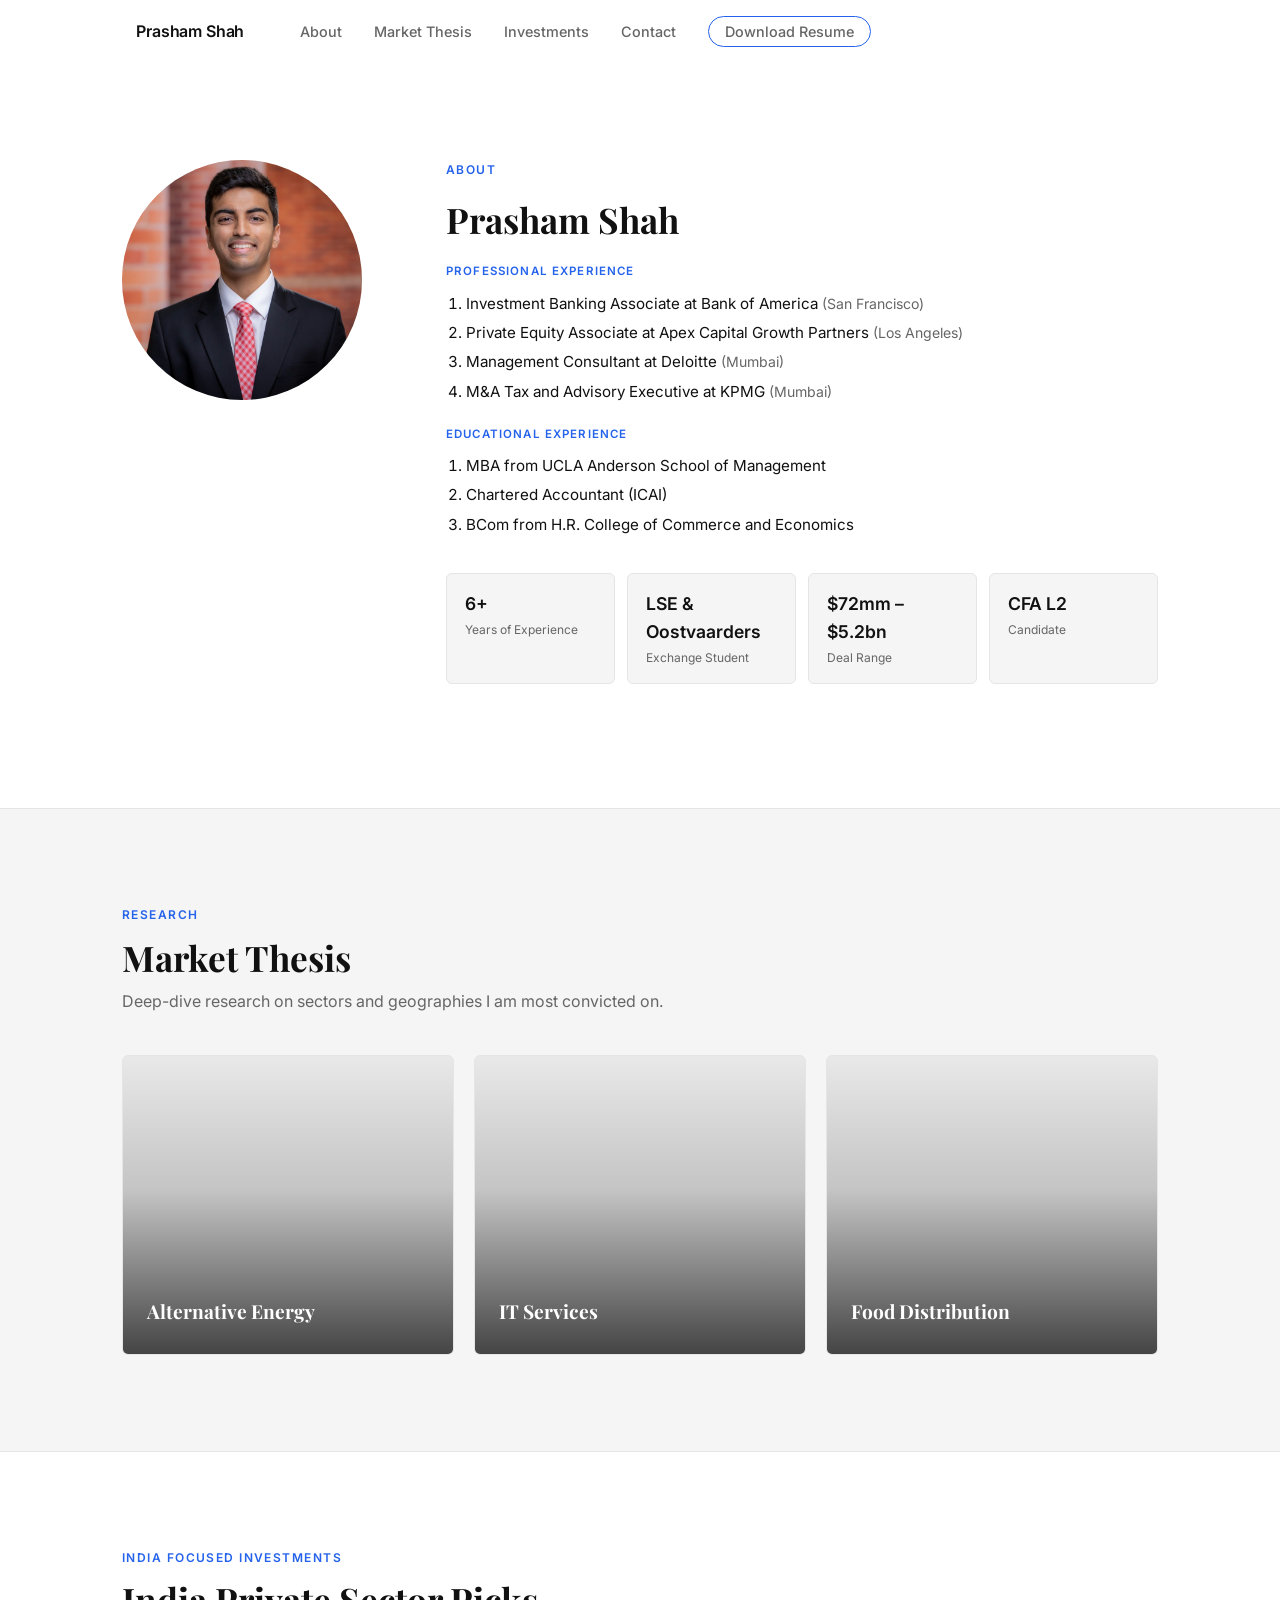
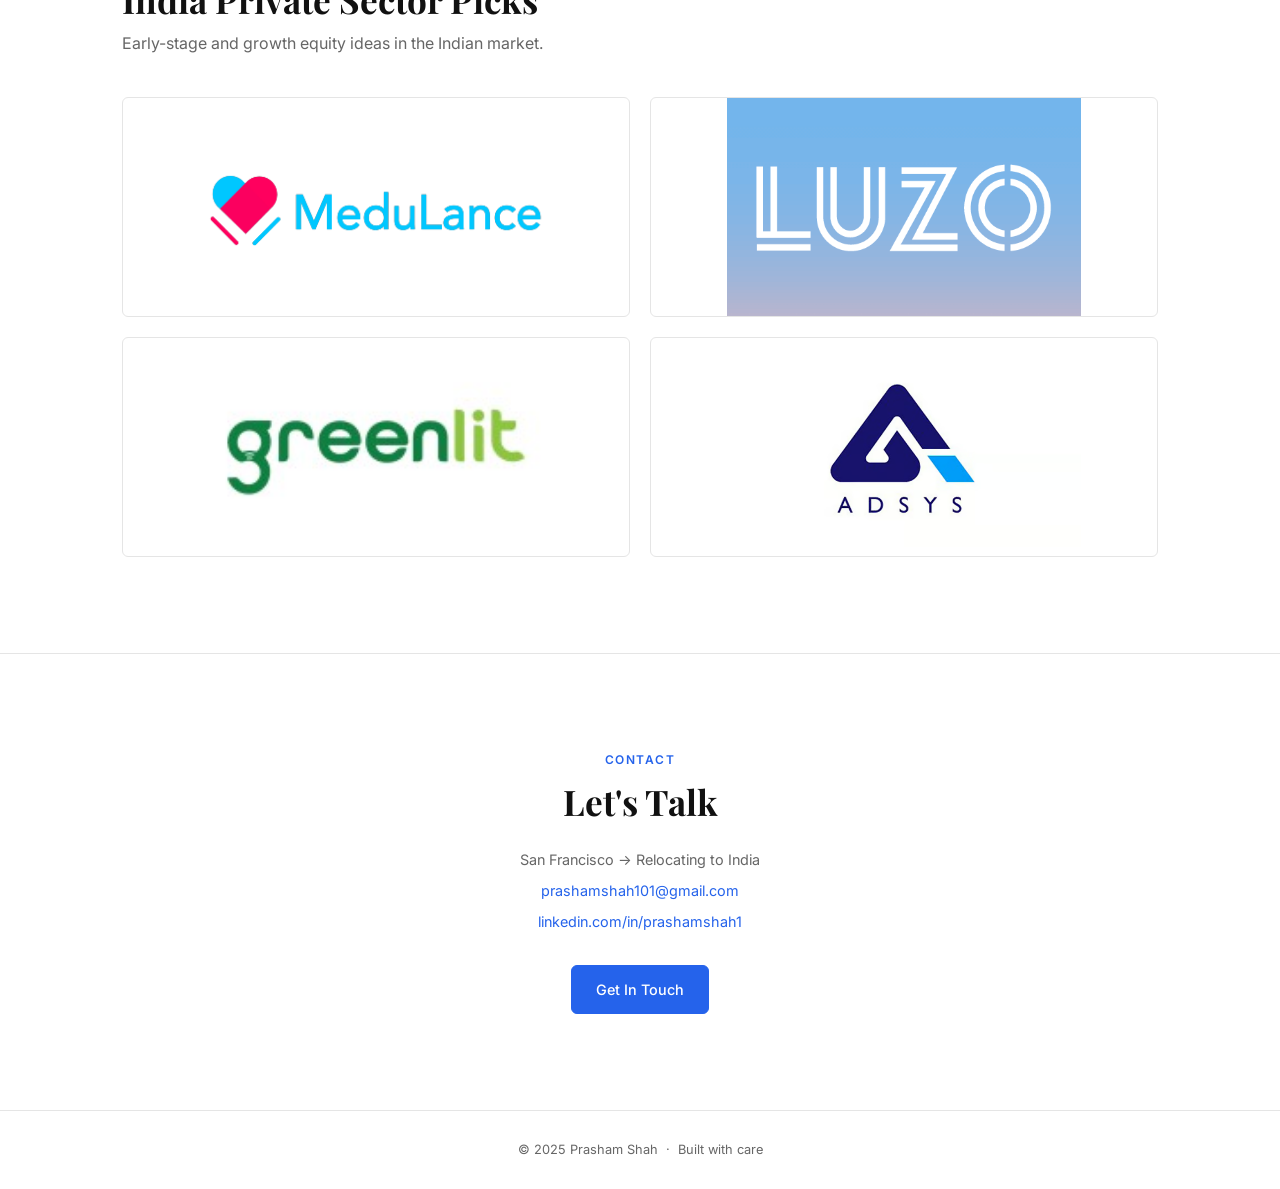
==== commit 3d79ae16: "Add files via upload" ====
--- a/index.html
+++ b/index.html
@@ -149,8 +149,8 @@
           <a href="mailto:prashamshah101@gmail.com">prashamshah101@gmail.com</a>
         </div>
         <div class="contact__row">
-          <a href="https://www.linkedin.com/in/prashamshah" target="_blank" rel="noopener">
-            linkedin.com/in/prashamshah
+          <a href="https://www.linkedin.com/in/prashamshah1" target="_blank" rel="noopener">
+            linkedin.com/in/prashamshah1
           </a>
         </div>
       </div>
